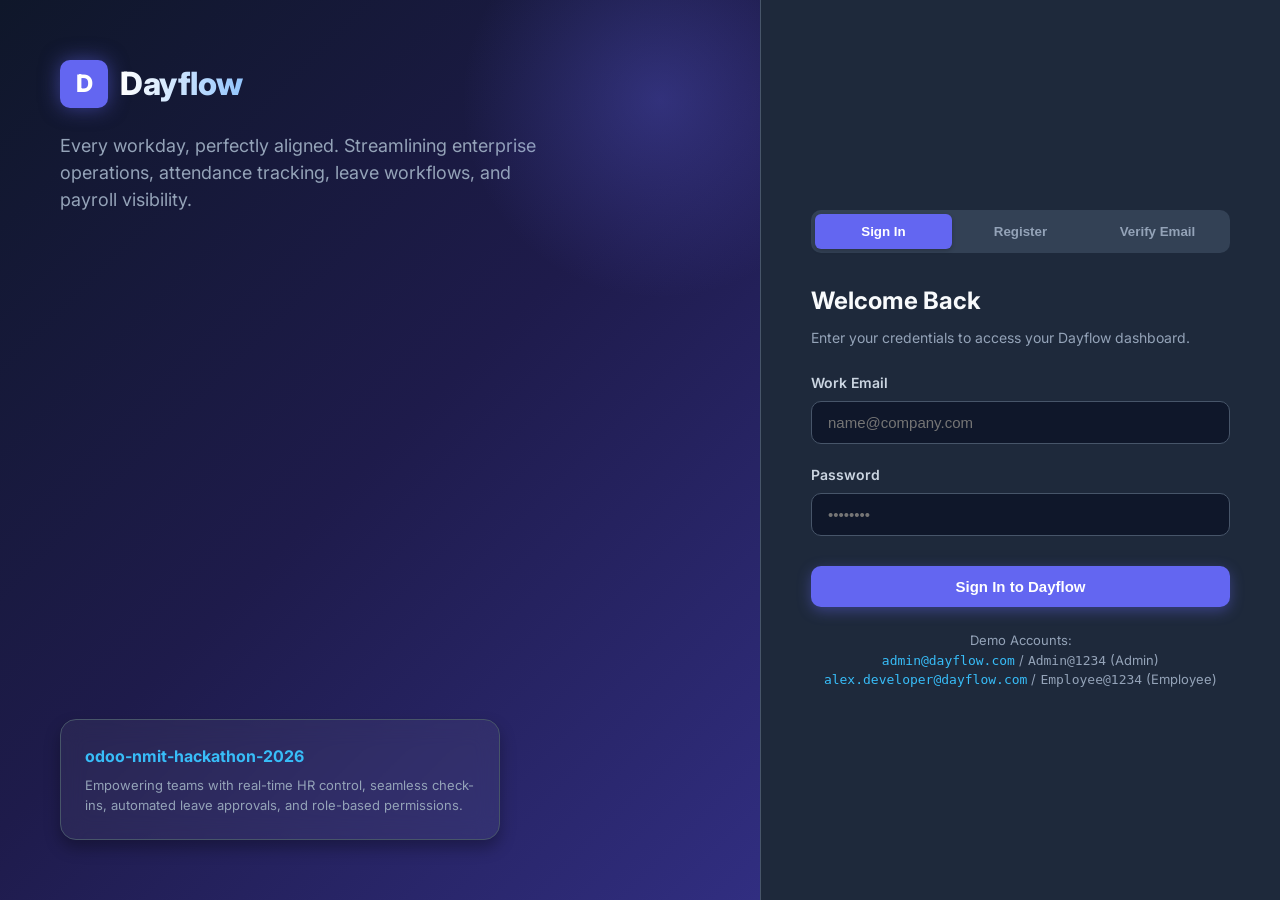
==== frontend/admin-dashboard.html @ 94338551 "Add frontend implementation" ====
<!DOCTYPE html>
<html lang="en">
<head>
  <meta charset="UTF-8">
  <meta name="viewport" content="width=device-width, initial-scale=1.0">
  <title>Admin Dashboard - Dayflow HRMS</title>
  <meta name="description" content="Dayflow HRMS Admin Dashboard for employee management, leave approvals, attendance logs, and payroll control.">
  <link rel="stylesheet" href="css/style.css">
</head>
<body>

  <div class="app-layout">
    <!-- Sidebar Navigation -->
    <aside class="sidebar">
      <div class="sidebar-header">
        <div class="auth-brand-logo" style="width:36px; height:36px; font-size:18px;">D</div>
        <div>
          <h2 style="font-size: 18px; font-weight: 800;">Dayflow</h2>
          <span class="badge badge-approved" style="font-size: 10px;">HR Admin</span>
        </div>
      </div>

      <nav class="sidebar-nav">
        <div class="nav-item active" id="nav-employees" onclick="switchAdminSection('employees')">
          <span>👥 Employee Directory</span>
        </div>
        <div class="nav-item" id="nav-attendance" onclick="switchAdminSection('attendance')">
          <span>🕒 Attendance Records</span>
        </div>
        <div class="nav-item" id="nav-leaves" onclick="switchAdminSection('leaves')">
          <span>📅 Leave Approvals</span>
          <span id="pending-count-badge" class="badge badge-pending" style="display:none; margin-left:auto;">0</span>
        </div>
        <div class="nav-item" id="nav-payroll" onclick="switchAdminSection('payroll')">
          <span>💰 Payroll Control</span>
        </div>
        <div class="nav-item" id="nav-reports" onclick="switchAdminSection('reports')">
          <span>📊 Reports & Analytics</span>
        </div>
      </nav>

      <div style="margin-top: auto; padding-top: 16px; border-top: 1px solid var(--surface-border);">
        <button class="btn btn-secondary btn-block" onclick="handleLogout()">Logout</button>
      </div>
    </aside>

    <!-- Main Content Area -->
    <main class="main-content">
      <!-- Topbar Header -->
      <header class="topbar">
        <div>
          <h3 id="page-title" style="font-size: 20px; font-weight: 700;">Employee Directory</h3>
          <p style="font-size: 12px; color: var(--text-muted);">Manage workforce profiles, roles, and administrative records.</p>
        </div>

        <div class="user-profile-badge">
          <img id="admin-avatar" src="https://images.unsplash.com/photo-1573496359142-b8d87734a5a2?w=400" alt="Avatar" class="avatar">
          <div>
            <div id="admin-name" style="font-weight: 600; font-size: 14px;">Sarah Jenkins</div>
            <div id="admin-email" style="font-size: 12px; color: var(--text-muted);">admin@dayflow.com</div>
          </div>
        </div>
      </header>

      <!-- Content Views -->
      <div class="content-area">

        <!-- Top Metrics Row -->
        <div class="metrics-grid">
          <div class="metric-card">
            <div class="metric-icon" style="background: rgba(99, 102, 241, 0.2); color: var(--primary);">👥</div>
            <div>
              <div id="metric-total-employees" class="metric-value">0</div>
              <div class="metric-label">Total Employees</div>
            </div>
          </div>
          <div class="metric-card">
            <div class="metric-icon" style="background: var(--success-bg); color: var(--success);">✅</div>
            <div>
              <div id="metric-present-today" class="metric-value">0</div>
              <div class="metric-label">Present Today</div>
            </div>
          </div>
          <div class="metric-card">
            <div class="metric-icon" style="background: var(--warning-bg); color: var(--warning);">⏳</div>
            <div>
              <div id="metric-pending-leaves" class="metric-value">0</div>
              <div class="metric-label">Pending Leaves</div>
            </div>
          </div>
          <div class="metric-card">
            <div class="metric-icon" style="background: rgba(56, 189, 248, 0.2); color: var(--accent);">💵</div>
            <div>
              <div id="metric-total-payroll" class="metric-value">$0</div>
              <div class="metric-label">Monthly Payroll</div>
            </div>
          </div>
        </div>

        <!-- SECTION 1: EMPLOYEE DIRECTORY -->
        <section id="sec-employees">
          <div class="card" style="margin-bottom: 24px;">
            <div style="display: flex; gap: 16px; flex-wrap: wrap; align-items: center; justify-content: space-between;">
              <input type="text" id="employee-search" class="form-control" style="max-width: 320px;" placeholder="Search by name, ID, or email..." oninput="filterEmployees()">
              <select id="department-filter" class="form-control" style="max-width: 220px;" onchange="filterEmployees()">
                <option value="">All Departments</option>
                <option value="Engineering">Engineering</option>
                <option value="Human Resources">Human Resources</option>
                <option value="Marketing">Marketing</option>
                <option value="Sales">Sales</option>
              </select>
            </div>
          </div>

          <div class="table-container">
            <table>
              <thead>
                <tr>
                  <th>Employee</th>
                  <th>ID</th>
                  <th>Department</th>
                  <th>Designation</th>
                  <th>Joined Date</th>
                  <th>Actions</th>
                </tr>
              </thead>
              <tbody id="employee-table-body">
                <!-- Populated dynamically via dashboard.js -->
              </tbody>
            </table>
          </div>
        </section>

        <!-- SECTION 2: ATTENDANCE RECORDS & MANAGE -->
        <section id="sec-attendance" style="display: none;">
          <div class="card" style="margin-bottom: 24px;">
            <div style="display: flex; gap: 16px; flex-wrap: wrap; align-items: center; justify-content: space-between;">
              <div style="display: flex; gap: 12px; align-items: center;">
                <input type="date" id="att-filter-date" class="form-control" onchange="loadAdminAttendance()">
                <select id="att-filter-emp" class="form-control" onchange="loadAdminAttendance()">
                  <option value="">All Employees</option>
                </select>
              </div>
              <button class="btn btn-primary" onclick="openMarkAttendanceModal()">+ Mark Attendance Override</button>
            </div>
          </div>

          <div class="table-container">
            <table>
              <thead>
                <tr>
                  <th>Date</th>
                  <th>Employee</th>
                  <th>Check In</th>
                  <th>Check Out</th>
                  <th>Status</th>
                </tr>
              </thead>
              <tbody id="admin-attendance-body">
                <!-- Populated dynamically -->
              </tbody>
            </table>
          </div>
        </section>

        <!-- SECTION 3: LEAVE APPROVALS QUEUE -->
        <section id="sec-leaves" style="display: none;">
          <div class="card" style="margin-bottom: 24px;">
            <div style="display: flex; gap: 12px;">
              <button class="btn btn-secondary" onclick="filterLeaveStatus('')">All</button>
              <button class="btn btn-secondary" onclick="filterLeaveStatus('Pending')">Pending Queue</button>
              <button class="btn btn-secondary" onclick="filterLeaveStatus('Approved')">Approved</button>
              <button class="btn btn-secondary" onclick="filterLeaveStatus('Rejected')">Rejected</button>
            </div>
          </div>

          <div class="table-container">
            <table>
              <thead>
                <tr>
                  <th>Employee</th>
                  <th>Type</th>
                  <th>Dates</th>
                  <th>Duration</th>
                  <th>Remarks</th>
                  <th>Status</th>
                  <th>Action</th>
                </tr>
              </thead>
              <tbody id="admin-leaves-body">
                <!-- Populated dynamically -->
              </tbody>
            </table>
          </div>
        </section>

        <!-- SECTION 4: PAYROLL CONTROL -->
        <section id="sec-payroll" style="display: none;">
          <div class="table-container">
            <table>
              <thead>
                <tr>
                  <th>Employee</th>
                  <th>Basic Salary ($)</th>
                  <th>Allowances ($)</th>
                  <th>Deductions ($)</th>
                  <th>Net Pay ($)</th>
                  <th>Action</th>
                </tr>
              </thead>
              <tbody id="admin-payroll-body">
                <!-- Populated dynamically -->
              </tbody>
            </table>
          </div>
        </section>

        <!-- SECTION 5: REPORTS & ANALYTICS STUB -->
        <section id="sec-reports" style="display: none;">
          <div class="card">
            <h3 style="margin-bottom: 12px;">📊 Reports & Analytics Hub</h3>
            <p style="color: var(--text-muted); margin-bottom: 24px;">Generate exportable attendance audit logs, payroll slip statements, and workforce breakdown summaries.</p>
            <div style="display: flex; gap: 16px;">
              <button class="btn btn-secondary" onclick="alert('Attendance report generated successfully!')">Export Attendance CSV</button>
              <button class="btn btn-secondary" onclick="alert('Payroll summary report generated!')">Export Payroll Summary</button>
            </div>
          </div>
        </section>

      </div>
    </main>
  </div>

  <!-- VIEW-AS-EMPLOYEE / EDIT PROFILE MODAL -->
  <div id="employee-modal" class="modal-backdrop">
    <div class="modal-dialog">
      <div style="display: flex; justify-content: space-between; align-items: center; margin-bottom: 20px;">
        <h3 id="modal-emp-title">Employee Full Profile</h3>
        <button class="btn btn-secondary" style="padding: 4px 10px;" onclick="closeModal('employee-modal')">✕</button>
      </div>

      <form id="form-edit-emp-admin" onsubmit="saveEmployeeProfileAdmin(event)">
        <input type="hidden" id="modal-emp-db-id">

        <div style="display: flex; gap: 16px; margin-bottom: 16px;">
          <img id="modal-emp-pic" src="https://images.unsplash.com/photo-1534528741775-53994a69daeb?w=400" alt="Avatar" class="avatar" style="width:64px; height:64px;">
          <div>
            <h4 id="modal-emp-name" style="font-size: 18px;">Alex Morgan</h4>
            <p id="modal-emp-code" style="color: var(--accent); font-size: 13px;">EMP-1001</p>
          </div>
        </div>

        <div style="display: flex; gap: 12px;">
          <div class="form-group" style="flex:1;">
            <label class="form-label">First Name</label>
            <input type="text" id="modal-first-name" class="form-control">
          </div>
          <div class="form-group" style="flex:1;">
            <label class="form-label">Last Name</label>
            <input type="text" id="modal-last-name" class="form-control">
          </div>
        </div>

        <div style="display: flex; gap: 12px;">
          <div class="form-group" style="flex:1;">
            <label class="form-label">Department</label>
            <input type="text" id="modal-dept" class="form-control">
          </div>
          <div class="form-group" style="flex:1;">
            <label class="form-label">Designation</label>
            <input type="text" id="modal-desig" class="form-control">
          </div>
        </div>

        <div style="display: flex; gap: 12px;">
          <div class="form-group" style="flex:1;">
            <label class="form-label">Phone</label>
            <input type="text" id="modal-phone" class="form-control">
          </div>
          <div class="form-group" style="flex:1;">
            <label class="form-label">Joining Date</label>
            <input type="date" id="modal-doj" class="form-control">
          </div>
        </div>

        <div class="form-group">
          <label class="form-label">Address</label>
          <input type="text" id="modal-address" class="form-control">
        </div>

        <button type="submit" class="btn btn-primary btn-block">Save Administrative Changes</button>
      </form>
    </div>
  </div>

  <!-- MARK ATTENDANCE OVERRIDE MODAL -->
  <div id="mark-att-modal" class="modal-backdrop">
    <div class="modal-dialog">
      <div style="display: flex; justify-content: space-between; align-items: center; margin-bottom: 20px;">
        <h3>Mark Attendance Override</h3>
        <button class="btn btn-secondary" style="padding: 4px 10px;" onclick="closeModal('mark-att-modal')">✕</button>
      </div>

      <form onsubmit="submitMarkAttendance(event)">
        <div class="form-group">
          <label class="form-label">Select Employee</label>
          <select id="override-emp-select" class="form-control" required></select>
        </div>

        <div class="form-group">
          <label class="form-label">Date</label>
          <input type="date" id="override-date" class="form-control" required>
        </div>

        <div class="form-group">
          <label class="form-label">Status</label>
          <select id="override-status" class="form-control" required>
            <option value="Present">Present</option>
            <option value="Absent">Absent</option>
            <option value="Half-day">Half-day</option>
            <option value="Leave">Leave</option>
          </select>
        </div>

        <button type="submit" class="btn btn-primary btn-block">Save Attendance Record</button>
      </form>
    </div>
  </div>

  <div id="toast-container"></div>

  <!-- Scripts -->
  <script src="js/auth.js"></script>
  <script src="js/dashboard.js"></script>
  <script src="js/attendance.js"></script>
  <script src="js/leaves.js"></script>
  <script src="js/payroll.js"></script>
</body>
</html>
---- frontend/css/style.css ----
/* ==========================================================================
   Dayflow HRMS - Master Design System Stylesheet
   Tagline: "Every workday, perfectly aligned."
   ========================================================================== */

@import url('https://fonts.googleapis.com/css2?family=Inter:wght@300;400;500;600;700;800&display=swap');

:root {
  /* Color Palette - Modern SaaS Dark Mode Tone */
  --bg-dark: #0f172a;
  --bg-main: #1e293b;
  --surface: #334155;
  --surface-hover: #475569;
  --surface-border: #475569;
  
  --primary: #6366f1;
  --primary-hover: #4f46e5;
  --primary-light: rgba(99, 102, 241, 0.15);
  
  --accent: #38bdf8;
  --accent-hover: #0284c7;

  --text-main: #f8fafc;
  --text-muted: #94a3b8;
  --text-light: #cbd5e1;

  --success: #10b981;
  --success-bg: rgba(16, 185, 129, 0.15);
  --warning: #f59e0b;
  --warning-bg: rgba(245, 158, 11, 0.15);
  --danger: #ef4444;
  --danger-bg: rgba(239, 68, 68, 0.15);
  --info: #3b82f6;

  --radius-sm: 6px;
  --radius-md: 10px;
  --radius-lg: 16px;
  --radius-xl: 24px;

  --shadow-sm: 0 2px 4px rgba(0, 0, 0, 0.2);
  --shadow-md: 0 8px 16px rgba(0, 0, 0, 0.3);
  --shadow-lg: 0 20px 30px rgba(0, 0, 0, 0.4);

  --transition-fast: 0.2s ease;
  --transition-normal: 0.3s ease;
}

/* Reset & Base Layout */
* {
  box-sizing: border-box;
  margin: 0;
  padding: 0;
}

body {
  font-family: 'Inter', system-ui, -apple-system, sans-serif;
  background-color: var(--bg-dark);
  color: var(--text-main);
  line-height: 1.5;
  min-height: 100vh;
  overflow-x: hidden;
}

a {
  color: var(--accent);
  text-decoration: none;
  transition: color var(--transition-fast);
}

a:hover {
  color: var(--primary);
}

/* Glassmorphism Panel / Card */
.card {
  background: rgba(30, 41, 59, 0.7);
  backdrop-filter: blur(12px);
  border: 1px solid var(--surface-border);
  border-radius: var(--radius-lg);
  padding: 24px;
  box-shadow: var(--shadow-md);
  transition: transform var(--transition-normal), box-shadow var(--transition-normal);
}

.card:hover {
  border-color: rgba(99, 102, 241, 0.4);
}

/* Auth Portal Split Screen */
.auth-wrapper {
  display: flex;
  min-height: 100vh;
  width: 100%;
}

.auth-hero {
  flex: 1;
  background: linear-gradient(135deg, #0f172a 0%, #1e1b4b 50%, #312e81 100%);
  display: flex;
  flex-direction: column;
  justify-content: center;
  padding: 60px;
  position: relative;
  overflow: hidden;
}

.auth-hero::before {
  content: '';
  position: absolute;
  top: -100px;
  right: -100px;
  width: 400px;
  height: 400px;
  background: radial-gradient(circle, rgba(99, 102, 241, 0.3) 0%, rgba(0,0,0,0) 70%);
  border-radius: 50%;
}

.auth-brand {
  display: flex;
  align-items: center;
  gap: 12px;
  margin-bottom: 24px;
}

.auth-brand-logo {
  width: 48px;
  height: 48px;
  background: var(--primary);
  border-radius: var(--radius-md);
  display: flex;
  align-items: center;
  justify-content: center;
  font-size: 24px;
  font-weight: 800;
  color: #fff;
  box-shadow: 0 0 20px rgba(99, 102, 241, 0.5);
}

.auth-brand-title {
  font-size: 32px;
  font-weight: 800;
  letter-spacing: -0.5px;
  background: linear-gradient(to right, #ffffff, #93c5fd);
  -webkit-background-clip: text;
  -webkit-text-fill-color: transparent;
}

.auth-tagline {
  font-size: 18px;
  color: var(--text-muted);
  max-width: 480px;
  margin-bottom: 40px;
}

.auth-form-container {
  width: 520px;
  background: var(--bg-main);
  display: flex;
  flex-direction: column;
  justify-content: center;
  padding: 50px;
  border-left: 1px solid var(--surface-border);
}

.auth-tabs {
  display: flex;
  background: var(--surface);
  border-radius: var(--radius-md);
  padding: 4px;
  margin-bottom: 30px;
}

.auth-tab {
  flex: 1;
  padding: 10px 16px;
  text-align: center;
  background: transparent;
  border: none;
  color: var(--text-muted);
  font-weight: 600;
  border-radius: var(--radius-sm);
  cursor: pointer;
  transition: all var(--transition-fast);
}

.auth-tab.active {
  background: var(--primary);
  color: #fff;
  box-shadow: var(--shadow-sm);
}

/* Forms & Inputs */
.form-group {
  margin-bottom: 20px;
}

.form-label {
  display: block;
  font-size: 14px;
  font-weight: 600;
  color: var(--text-light);
  margin-bottom: 8px;
}

.form-control {
  width: 100%;
  padding: 12px 16px;
  background: var(--bg-dark);
  border: 1px solid var(--surface-border);
  border-radius: var(--radius-md);
  color: var(--text-main);
  font-size: 15px;
  transition: border-color var(--transition-fast), box-shadow var(--transition-fast);
}

.form-control:focus {
  outline: none;
  border-color: var(--primary);
  box-shadow: 0 0 0 3px rgba(99, 102, 241, 0.25);
}

/* Buttons */
.btn {
  display: inline-flex;
  align-items: center;
  justify-content: center;
  gap: 8px;
  padding: 12px 24px;
  font-size: 15px;
  font-weight: 600;
  border-radius: var(--radius-md);
  border: none;
  cursor: pointer;
  transition: all var(--transition-fast);
}

.btn-primary {
  background: var(--primary);
  color: #fff;
  box-shadow: 0 4px 14px rgba(99, 102, 241, 0.4);
}

.btn-primary:hover {
  background: var(--primary-hover);
  transform: translateY(-1px);
}

.btn-secondary {
  background: var(--surface);
  color: var(--text-main);
}

.btn-secondary:hover {
  background: var(--surface-hover);
}

.btn-danger {
  background: var(--danger);
  color: #fff;
}

.btn-success {
  background: var(--success);
  color: #fff;
}

.btn-block {
  width: 100%;
}

/* Application Layout (Sidebar + Header + Content) */
.app-layout {
  display: flex;
  min-height: 100vh;
}

.sidebar {
  width: 260px;
  background: var(--bg-main);
  border-right: 1px solid var(--surface-border);
  display: flex;
  flex-direction: column;
  padding: 24px 16px;
  position: fixed;
  top: 0;
  bottom: 0;
  left: 0;
  z-index: 10;
}

.sidebar-header {
  display: flex;
  align-items: center;
  gap: 12px;
  padding-bottom: 24px;
  margin-bottom: 24px;
  border-bottom: 1px solid var(--surface-border);
}

.sidebar-nav {
  display: flex;
  flex-direction: column;
  gap: 8px;
  flex: 1;
}

.nav-item {
  display: flex;
  align-items: center;
  gap: 12px;
  padding: 12px 16px;
  border-radius: var(--radius-md);
  color: var(--text-muted);
  font-weight: 500;
  cursor: pointer;
  transition: all var(--transition-fast);
}

.nav-item:hover, .nav-item.active {
  background: var(--primary-light);
  color: var(--primary);
}

.main-content {
  margin-left: 260px;
  flex: 1;
  display: flex;
  flex-direction: column;
  min-height: 100vh;
}

.topbar {
  height: 70px;
  background: var(--bg-main);
  border-bottom: 1px solid var(--surface-border);
  display: flex;
  align-items: center;
  justify-content: space-between;
  padding: 0 32px;
  position: sticky;
  top: 0;
  z-index: 5;
}

.user-profile-badge {
  display: flex;
  align-items: center;
  gap: 12px;
}

.avatar {
  width: 40px;
  height: 40px;
  border-radius: 50%;
  object-fit: cover;
  border: 2px solid var(--primary);
}

.content-area {
  padding: 32px;
  flex: 1;
}

/* Dashboard Summary Cards Grid */
.metrics-grid {
  display: grid;
  grid-template-columns: repeat(auto-fit, minmax(220px, 1fr));
  gap: 24px;
  margin-bottom: 32px;
}

.metric-card {
  background: var(--bg-main);
  border: 1px solid var(--surface-border);
  border-radius: var(--radius-lg);
  padding: 20px;
  display: flex;
  align-items: center;
  gap: 16px;
}

.metric-icon {
  width: 48px;
  height: 48px;
  border-radius: var(--radius-md);
  display: flex;
  align-items: center;
  justify-content: center;
  font-size: 20px;
}

.metric-value {
  font-size: 28px;
  font-weight: 800;
  color: var(--text-main);
}

.metric-label {
  font-size: 13px;
  color: var(--text-muted);
}

/* Data Tables */
.table-container {
  overflow-x: auto;
  border-radius: var(--radius-md);
  border: 1px solid var(--surface-border);
}

table {
  width: 100%;
  border-collapse: collapse;
  text-align: left;
  font-size: 14px;
}

th {
  background: var(--surface);
  color: var(--text-light);
  font-weight: 600;
  padding: 14px 18px;
  border-bottom: 1px solid var(--surface-border);
}

td {
  padding: 14px 18px;
  border-bottom: 1px solid var(--surface-border);
  color: var(--text-main);
  background: var(--bg-main);
}

tr:hover td {
  background: rgba(51, 65, 85, 0.4);
}

/* Status Pill Badges */
.badge {
  display: inline-flex;
  align-items: center;
  gap: 6px;
  padding: 4px 10px;
  border-radius: 9999px;
  font-size: 12px;
  font-weight: 600;
  text-transform: capitalize;
}

.badge-present, .badge-approved {
  background: var(--success-bg);
  color: var(--success);
}

.badge-absent, .badge-rejected {
  background: var(--danger-bg);
  color: var(--danger);
}

.badge-pending, .badge-half-day {
  background: var(--warning-bg);
  color: var(--warning);
}

.badge-leave {
  background: rgba(59, 130, 246, 0.15);
  color: var(--info);
}

/* Toast Notifications */
#toast-container {
  position: fixed;
  bottom: 24px;
  right: 24px;
  z-index: 100;
  display: flex;
  flex-direction: column;
  gap: 10px;
}

.toast {
  min-width: 280px;
  padding: 14px 20px;
  border-radius: var(--radius-md);
  color: #fff;
  font-weight: 500;
  box-shadow: var(--shadow-lg);
  animation: slideIn 0.3s cubic-bezier(0.16, 1, 0.3, 1);
  display: flex;
  align-items: center;
  justify-content: space-between;
}

.toast-success { background: var(--success); }
.toast-error { background: var(--danger); }
.toast-info { background: var(--info); }

@keyframes slideIn {
  from { transform: translateX(100%); opacity: 0; }
  to { transform: translateX(0); opacity: 1; }
}

/* Modal Overlay */
.modal-backdrop {
  position: fixed;
  top: 0; left: 0; right: 0; bottom: 0;
  background: rgba(15, 23, 42, 0.8);
  backdrop-filter: blur(4px);
  display: flex;
  align-items: center;
  justify-content: center;
  z-index: 50;
  opacity: 0;
  pointer-events: none;
  transition: opacity var(--transition-normal);
}

.modal-backdrop.active {
  opacity: 1;
  pointer-events: auto;
}

.modal-dialog {
  background: var(--bg-main);
  border: 1px solid var(--surface-border);
  border-radius: var(--radius-lg);
  width: 90%;
  max-width: 600px;
  padding: 28px;
  box-shadow: var(--shadow-lg);
}

/* Loading Overlay */
.loading-spinner {
  width: 32px;
  height: 32px;
  border: 3px solid rgba(255,255,255,0.2);
  border-radius: 50%;
  border-top-color: var(--primary);
  animation: spin 0.8s linear infinite;
}

@keyframes spin {
  to { transform: rotate(360deg); }
}
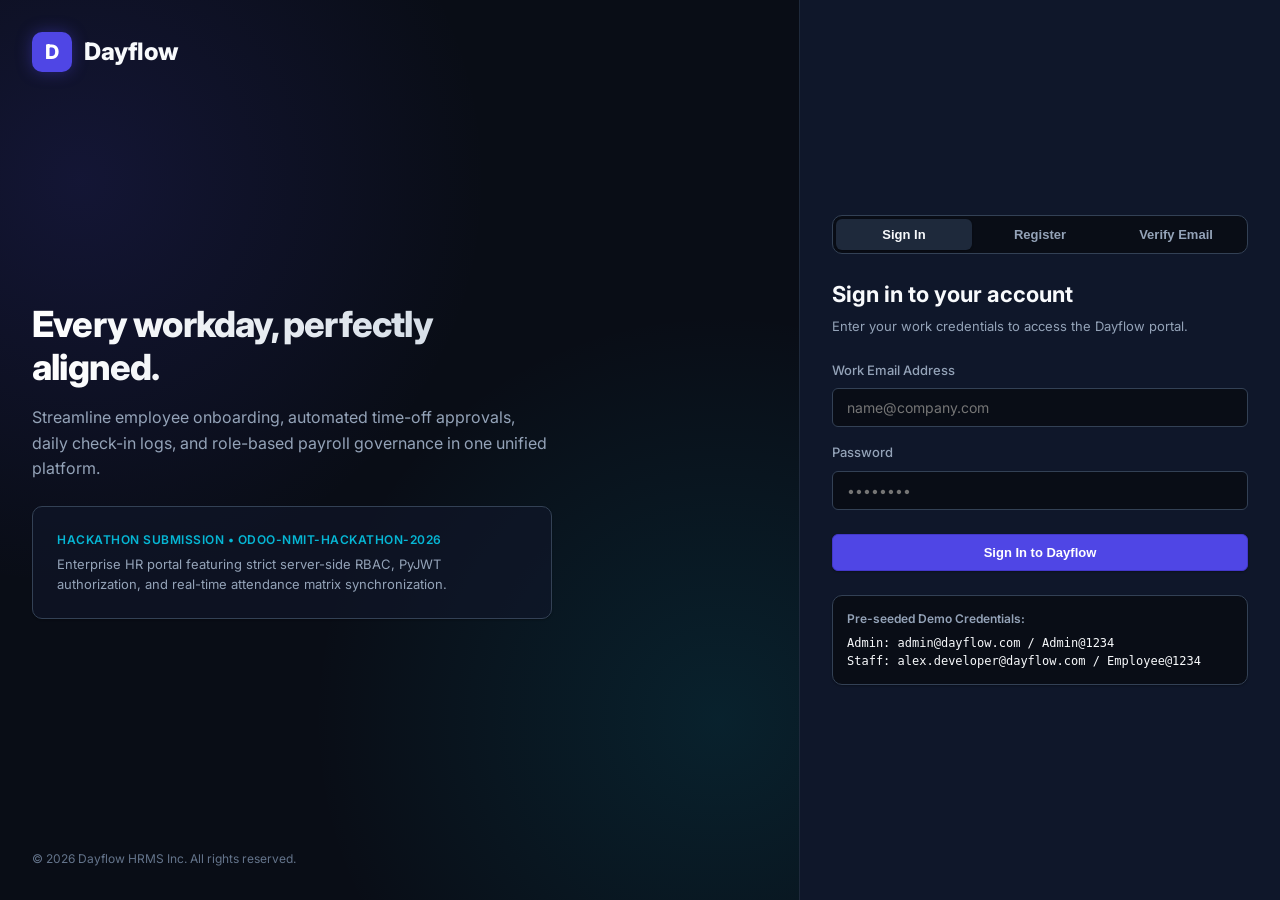
==== commit 61600ebb: "Finalize frontend UI" ====
--- a/frontend/admin-dashboard.html
+++ b/frontend/admin-dashboard.html
@@ -3,8 +3,8 @@
 <head>
   <meta charset="UTF-8">
   <meta name="viewport" content="width=device-width, initial-scale=1.0">
-  <title>Admin Dashboard - Dayflow HRMS</title>
-  <meta name="description" content="Dayflow HRMS Admin Dashboard for employee management, leave approvals, attendance logs, and payroll control.">
+  <title>Admin Operations Portal - Dayflow HRMS</title>
+  <meta name="description" content="Dayflow HRMS Admin Portal for employee directory management, attendance tracking, leave approval workflows, and payroll control.">
   <link rel="stylesheet" href="css/style.css">
 </head>
 <body>
@@ -13,10 +13,10 @@
     <!-- Sidebar Navigation -->
     <aside class="sidebar">
       <div class="sidebar-header">
-        <div class="auth-brand-logo" style="width:36px; height:36px; font-size:18px;">D</div>
+        <div class="auth-brand-logo" style="width:34px; height:34px; font-size:16px;">D</div>
         <div>
-          <h2 style="font-size: 18px; font-weight: 800;">Dayflow</h2>
-          <span class="badge badge-approved" style="font-size: 10px;">HR Admin</span>
+          <h2 style="font-size: 16px; font-weight: 700; letter-spacing: -0.3px;">Dayflow</h2>
+          <span class="badge badge-approved" style="font-size: 9px; padding: 2px 6px;">HR Officer</span>
         </div>
       </div>
 
@@ -39,8 +39,8 @@
         </div>
       </nav>
 
-      <div style="margin-top: auto; padding-top: 16px; border-top: 1px solid var(--surface-border);">
-        <button class="btn btn-secondary btn-block" onclick="handleLogout()">Logout</button>
+      <div style="margin-top: auto; padding-top: var(--space-4); border-top: 1px solid var(--border-subtle);">
+        <button class="btn btn-secondary btn-block" onclick="handleLogout()">Sign Out</button>
       </div>
     </aside>
 
@@ -49,15 +49,15 @@
       <!-- Topbar Header -->
       <header class="topbar">
         <div>
-          <h3 id="page-title" style="font-size: 20px; font-weight: 700;">Employee Directory</h3>
+          <h3 id="page-title" style="font-size: 18px; font-weight: 700;">Employee Directory</h3>
           <p style="font-size: 12px; color: var(--text-muted);">Manage workforce profiles, roles, and administrative records.</p>
         </div>
 
         <div class="user-profile-badge">
           <img id="admin-avatar" src="https://images.unsplash.com/photo-1573496359142-b8d87734a5a2?w=400" alt="Avatar" class="avatar">
           <div>
-            <div id="admin-name" style="font-weight: 600; font-size: 14px;">Sarah Jenkins</div>
-            <div id="admin-email" style="font-size: 12px; color: var(--text-muted);">admin@dayflow.com</div>
+            <div id="admin-name" style="font-weight: 600; font-size: 13px;">Sarah Jenkins</div>
+            <div id="admin-email" style="font-size: 11px; color: var(--text-muted);">admin@dayflow.com</div>
           </div>
         </div>
       </header>
@@ -65,31 +65,31 @@
       <!-- Content Views -->
       <div class="content-area">
 
-        <!-- Top Metrics Row -->
+        <!-- Top Overview Metrics Grid -->
         <div class="metrics-grid">
           <div class="metric-card">
-            <div class="metric-icon" style="background: rgba(99, 102, 241, 0.2); color: var(--primary);">👥</div>
+            <div class="metric-icon" style="background: var(--primary-tint); color: #818cf8;">👥</div>
             <div>
               <div id="metric-total-employees" class="metric-value">0</div>
               <div class="metric-label">Total Employees</div>
             </div>
           </div>
           <div class="metric-card">
-            <div class="metric-icon" style="background: var(--success-bg); color: var(--success);">✅</div>
+            <div class="metric-icon" style="background: var(--status-present-bg); color: var(--status-present-text);">✅</div>
             <div>
               <div id="metric-present-today" class="metric-value">0</div>
               <div class="metric-label">Present Today</div>
             </div>
           </div>
           <div class="metric-card">
-            <div class="metric-icon" style="background: var(--warning-bg); color: var(--warning);">⏳</div>
+            <div class="metric-icon" style="background: var(--status-warning-bg); color: var(--status-warning-text);">⏳</div>
             <div>
               <div id="metric-pending-leaves" class="metric-value">0</div>
               <div class="metric-label">Pending Leaves</div>
             </div>
           </div>
           <div class="metric-card">
-            <div class="metric-icon" style="background: rgba(56, 189, 248, 0.2); color: var(--accent);">💵</div>
+            <div class="metric-icon" style="background: var(--accent-cyan-tint); color: var(--accent-cyan);">💵</div>
             <div>
               <div id="metric-total-payroll" class="metric-value">$0</div>
               <div class="metric-label">Monthly Payroll</div>
@@ -99,8 +99,8 @@
 
         <!-- SECTION 1: EMPLOYEE DIRECTORY -->
         <section id="sec-employees">
-          <div class="card" style="margin-bottom: 24px;">
-            <div style="display: flex; gap: 16px; flex-wrap: wrap; align-items: center; justify-content: space-between;">
+          <div class="card" style="margin-bottom: var(--space-6); padding: var(--space-4);">
+            <div style="display: flex; gap: var(--space-4); flex-wrap: wrap; align-items: center; justify-content: space-between;">
               <input type="text" id="employee-search" class="form-control" style="max-width: 320px;" placeholder="Search by name, ID, or email..." oninput="filterEmployees()">
               <select id="department-filter" class="form-control" style="max-width: 220px;" onchange="filterEmployees()">
                 <option value="">All Departments</option>
@@ -131,11 +131,11 @@
           </div>
         </section>
 
-        <!-- SECTION 2: ATTENDANCE RECORDS & MANAGE -->
+        <!-- SECTION 2: ATTENDANCE RECORDS & OVERRIDE -->
         <section id="sec-attendance" style="display: none;">
-          <div class="card" style="margin-bottom: 24px;">
-            <div style="display: flex; gap: 16px; flex-wrap: wrap; align-items: center; justify-content: space-between;">
-              <div style="display: flex; gap: 12px; align-items: center;">
+          <div class="card" style="margin-bottom: var(--space-6); padding: var(--space-4);">
+            <div style="display: flex; gap: var(--space-4); flex-wrap: wrap; align-items: center; justify-content: space-between;">
+              <div style="display: flex; gap: var(--space-3); align-items: center;">
                 <input type="date" id="att-filter-date" class="form-control" onchange="loadAdminAttendance()">
                 <select id="att-filter-emp" class="form-control" onchange="loadAdminAttendance()">
                   <option value="">All Employees</option>
@@ -165,9 +165,9 @@
 
         <!-- SECTION 3: LEAVE APPROVALS QUEUE -->
         <section id="sec-leaves" style="display: none;">
-          <div class="card" style="margin-bottom: 24px;">
-            <div style="display: flex; gap: 12px;">
-              <button class="btn btn-secondary" onclick="filterLeaveStatus('')">All</button>
+          <div class="card" style="margin-bottom: var(--space-6); padding: var(--space-3);">
+            <div style="display: flex; gap: var(--space-2);">
+              <button class="btn btn-secondary" onclick="filterLeaveStatus('')">All Requests</button>
               <button class="btn btn-secondary" onclick="filterLeaveStatus('Pending')">Pending Queue</button>
               <button class="btn btn-secondary" onclick="filterLeaveStatus('Approved')">Approved</button>
               <button class="btn btn-secondary" onclick="filterLeaveStatus('Rejected')">Rejected</button>
@@ -218,11 +218,11 @@
         <!-- SECTION 5: REPORTS & ANALYTICS STUB -->
         <section id="sec-reports" style="display: none;">
           <div class="card">
-            <h3 style="margin-bottom: 12px;">📊 Reports & Analytics Hub</h3>
-            <p style="color: var(--text-muted); margin-bottom: 24px;">Generate exportable attendance audit logs, payroll slip statements, and workforce breakdown summaries.</p>
-            <div style="display: flex; gap: 16px;">
-              <button class="btn btn-secondary" onclick="alert('Attendance report generated successfully!')">Export Attendance CSV</button>
-              <button class="btn btn-secondary" onclick="alert('Payroll summary report generated!')">Export Payroll Summary</button>
+            <h3 style="margin-bottom: var(--space-2); font-size: 18px;">📊 Workforce Reports & Export Hub</h3>
+            <p style="color: var(--text-muted); margin-bottom: var(--space-6);">Generate exportable attendance audit logs, payroll slip statements, and workforce breakdown summaries.</p>
+            <div style="display: flex; gap: var(--space-4);">
+              <button class="btn btn-secondary" onclick="alert('Attendance log CSV report generated!')">Export Attendance CSV</button>
+              <button class="btn btn-secondary" onclick="alert('Payroll expenditure report generated!')">Export Payroll Summary</button>
             </div>
           </div>
         </section>
@@ -234,23 +234,23 @@
   <!-- VIEW-AS-EMPLOYEE / EDIT PROFILE MODAL -->
   <div id="employee-modal" class="modal-backdrop">
     <div class="modal-dialog">
-      <div style="display: flex; justify-content: space-between; align-items: center; margin-bottom: 20px;">
-        <h3 id="modal-emp-title">Employee Full Profile</h3>
+      <div style="display: flex; justify-content: space-between; align-items: center; margin-bottom: var(--space-5);">
+        <h3 id="modal-emp-title" class="card-title">Employee Full Profile</h3>
         <button class="btn btn-secondary" style="padding: 4px 10px;" onclick="closeModal('employee-modal')">✕</button>
       </div>
 
       <form id="form-edit-emp-admin" onsubmit="saveEmployeeProfileAdmin(event)">
         <input type="hidden" id="modal-emp-db-id">
 
-        <div style="display: flex; gap: 16px; margin-bottom: 16px;">
-          <img id="modal-emp-pic" src="https://images.unsplash.com/photo-1534528741775-53994a69daeb?w=400" alt="Avatar" class="avatar" style="width:64px; height:64px;">
+        <div style="display: flex; gap: var(--space-4); align-items: center; margin-bottom: var(--space-5);">
+          <img id="modal-emp-pic" src="https://images.unsplash.com/photo-1534528741775-53994a69daeb?w=400" alt="Avatar" class="avatar" style="width:56px; height:56px;">
           <div>
-            <h4 id="modal-emp-name" style="font-size: 18px;">Alex Morgan</h4>
-            <p id="modal-emp-code" style="color: var(--accent); font-size: 13px;">EMP-1001</p>
-          </div>
-        </div>
-
-        <div style="display: flex; gap: 12px;">
+            <h4 id="modal-emp-name" style="font-size: 16px; font-weight: 700;">Alex Morgan</h4>
+            <p id="modal-emp-code" style="color: var(--accent-cyan); font-size: 12px; font-family: monospace;">EMP-1001</p>
+          </div>
+        </div>
+
+        <div style="display: flex; gap: var(--space-3);">
           <div class="form-group" style="flex:1;">
             <label class="form-label">First Name</label>
             <input type="text" id="modal-first-name" class="form-control">
@@ -261,7 +261,7 @@
           </div>
         </div>
 
-        <div style="display: flex; gap: 12px;">
+        <div style="display: flex; gap: var(--space-3);">
           <div class="form-group" style="flex:1;">
             <label class="form-label">Department</label>
             <input type="text" id="modal-dept" class="form-control">
@@ -272,7 +272,7 @@
           </div>
         </div>
 
-        <div style="display: flex; gap: 12px;">
+        <div style="display: flex; gap: var(--space-3);">
           <div class="form-group" style="flex:1;">
             <label class="form-label">Phone</label>
             <input type="text" id="modal-phone" class="form-control">
@@ -296,8 +296,8 @@
   <!-- MARK ATTENDANCE OVERRIDE MODAL -->
   <div id="mark-att-modal" class="modal-backdrop">
     <div class="modal-dialog">
-      <div style="display: flex; justify-content: space-between; align-items: center; margin-bottom: 20px;">
-        <h3>Mark Attendance Override</h3>
+      <div style="display: flex; justify-content: space-between; align-items: center; margin-bottom: var(--space-5);">
+        <h3 class="card-title">Mark Attendance Override</h3>
         <button class="btn btn-secondary" style="padding: 4px 10px;" onclick="closeModal('mark-att-modal')">✕</button>
       </div>
 
--- a/frontend/css/style.css
+++ b/frontend/css/style.css
@@ -1,89 +1,144 @@
 /* ==========================================================================
-   Dayflow HRMS - Master Design System Stylesheet
+   Dayflow HRMS - Enterprise SaaS Design System
+   Inspired by Workday, Rippling, Linear, Gusto, Notion
    Tagline: "Every workday, perfectly aligned."
    ========================================================================== */
 
-@import url('https://fonts.googleapis.com/css2?family=Inter:wght@300;400;500;600;700;800&display=swap');
+@import url('https://fonts.googleapis.com/css2?family=Inter:wght@400;500;600;700;800&family=JetBrains+Mono:wght@500;600&display=swap');
 
 :root {
-  /* Color Palette - Modern SaaS Dark Mode Tone */
-  --bg-dark: #0f172a;
-  --bg-main: #1e293b;
-  --surface: #334155;
-  --surface-hover: #475569;
-  --surface-border: #475569;
+  /* Surface & Canvas Colors - Refined Enterprise Dark Palette */
+  --bg-canvas: #090d16;
+  --bg-sidebar: #0f172a;
+  --bg-surface: #1e293b;
+  --bg-surface-hover: #26334d;
+  --bg-surface-active: #334155;
   
-  --primary: #6366f1;
-  --primary-hover: #4f46e5;
-  --primary-light: rgba(99, 102, 241, 0.15);
+  --border-subtle: #1e293b;
+  --border-default: #334155;
+  --border-strong: #475569;
   
-  --accent: #38bdf8;
-  --accent-hover: #0284c7;
-
+  /* Brand Primary & Accents */
+  --primary: #4f46e5;
+  --primary-hover: #4338ca;
+  --primary-tint: rgba(79, 70, 229, 0.12);
+  --primary-border: rgba(79, 70, 229, 0.35);
+
+  --accent-cyan: #06b6d4;
+  --accent-cyan-tint: rgba(6, 182, 212, 0.12);
+
+  /* Typography Colors */
   --text-main: #f8fafc;
   --text-muted: #94a3b8;
-  --text-light: #cbd5e1;
-
-  --success: #10b981;
-  --success-bg: rgba(16, 185, 129, 0.15);
-  --warning: #f59e0b;
-  --warning-bg: rgba(245, 158, 11, 0.15);
-  --danger: #ef4444;
-  --danger-bg: rgba(239, 68, 68, 0.15);
-  --info: #3b82f6;
-
+  --text-subdued: #64748b;
+  --text-inverse: #0f172a;
+
+  /* Status Colors & Tinted Container Backgrounds */
+  --status-present-text: #10b981;
+  --status-present-bg: rgba(16, 185, 129, 0.12);
+  --status-present-border: rgba(16, 185, 129, 0.25);
+
+  --status-warning-text: #f59e0b;
+  --status-warning-bg: rgba(245, 158, 11, 0.12);
+  --status-warning-border: rgba(245, 158, 11, 0.25);
+
+  --status-danger-text: #ef4444;
+  --status-danger-bg: rgba(239, 68, 68, 0.12);
+  --status-danger-border: rgba(239, 68, 68, 0.25);
+
+  --status-info-text: #6366f1;
+  --status-info-bg: rgba(99, 102, 241, 0.12);
+  --status-info-border: rgba(99, 102, 241, 0.25);
+
+  /* Spacing Scale (8pt Grid) */
+  --space-1: 4px;
+  --space-2: 8px;
+  --space-3: 12px;
+  --space-4: 16px;
+  --space-5: 20px;
+  --space-6: 24px;
+  --space-8: 32px;
+
+  /* Radius Scale */
   --radius-sm: 6px;
   --radius-md: 10px;
-  --radius-lg: 16px;
-  --radius-xl: 24px;
-
-  --shadow-sm: 0 2px 4px rgba(0, 0, 0, 0.2);
-  --shadow-md: 0 8px 16px rgba(0, 0, 0, 0.3);
-  --shadow-lg: 0 20px 30px rgba(0, 0, 0, 0.4);
-
-  --transition-fast: 0.2s ease;
-  --transition-normal: 0.3s ease;
-}
-
-/* Reset & Base Layout */
-* {
+  --radius-lg: 14px;
+  --radius-pill: 9999px;
+
+  /* Shadows */
+  --shadow-sm: 0 1px 2px 0 rgba(0, 0, 0, 0.3);
+  --shadow-md: 0 4px 6px -1px rgba(0, 0, 0, 0.3), 0 2px 4px -2px rgba(0, 0, 0, 0.3);
+  --shadow-lg: 0 20px 25px -5px rgba(0, 0, 0, 0.4), 0 8px 10px -6px rgba(0, 0, 0, 0.4);
+
+  --transition-fast: 0.15s cubic-bezier(0.4, 0, 0.2, 1);
+  --transition-normal: 0.25s cubic-bezier(0.4, 0, 0.2, 1);
+}
+
+/* Reset & Root Setup */
+*, *::before, *::after {
   box-sizing: border-box;
   margin: 0;
   padding: 0;
 }
 
 body {
-  font-family: 'Inter', system-ui, -apple-system, sans-serif;
-  background-color: var(--bg-dark);
+  font-family: 'Inter', -apple-system, BlinkMacSystemFont, "Segoe UI", Roboto, sans-serif;
+  background-color: var(--bg-canvas);
   color: var(--text-main);
   line-height: 1.5;
+  font-size: 14px;
   min-height: 100vh;
-  overflow-x: hidden;
+  -webkit-font-smoothing: antialiased;
+  -moz-osx-font-smoothing: grayscale;
 }
 
 a {
-  color: var(--accent);
+  color: var(--accent-cyan);
   text-decoration: none;
   transition: color var(--transition-fast);
 }
 
 a:hover {
-  color: var(--primary);
-}
-
-/* Glassmorphism Panel / Card */
+  color: #38bdf8;
+}
+
+code, .code-font {
+  font-family: 'JetBrains Mono', monospace;
+}
+
+/* Common Card & Surface Container */
 .card {
-  background: rgba(30, 41, 59, 0.7);
-  backdrop-filter: blur(12px);
-  border: 1px solid var(--surface-border);
-  border-radius: var(--radius-lg);
-  padding: 24px;
-  box-shadow: var(--shadow-md);
-  transition: transform var(--transition-normal), box-shadow var(--transition-normal);
+  background: var(--bg-surface);
+  border: 1px solid var(--border-default);
+  border-radius: var(--radius-md);
+  padding: var(--space-6);
+  box-shadow: var(--shadow-sm);
+  transition: border-color var(--transition-fast), box-shadow var(--transition-fast);
 }
 
 .card:hover {
-  border-color: rgba(99, 102, 241, 0.4);
+  border-color: var(--border-strong);
+}
+
+.card-header {
+  display: flex;
+  align-items: center;
+  justify-content: space-between;
+  margin-bottom: var(--space-4);
+  padding-bottom: var(--space-3);
+  border-bottom: 1px solid var(--border-subtle);
+}
+
+.card-title {
+  font-size: 16px;
+  font-weight: 600;
+  color: var(--text-main);
+  letter-spacing: -0.2px;
+}
+
+.card-subtitle {
+  font-size: 13px;
+  color: var(--text-muted);
 }
 
 /* Auth Portal Split Screen */
@@ -94,89 +149,92 @@
 }
 
 .auth-hero {
-  flex: 1;
-  background: linear-gradient(135deg, #0f172a 0%, #1e1b4b 50%, #312e81 100%);
+  flex: 1.2;
+  background: radial-gradient(circle at 10% 20%, rgba(79, 70, 229, 0.15) 0%, transparent 40%),
+              radial-gradient(circle at 90% 80%, rgba(6, 182, 212, 0.12) 0%, transparent 40%),
+              var(--bg-canvas);
+  border-right: 1px solid var(--border-subtle);
+  display: flex;
+  flex-direction: column;
+  justify-content: space-between;
+  padding: var(--space-8);
+}
+
+.auth-brand {
+  display: flex;
+  align-items: center;
+  gap: var(--space-3);
+}
+
+.auth-brand-logo {
+  width: 40px;
+  height: 40px;
+  background: var(--primary);
+  border-radius: var(--radius-md);
+  display: flex;
+  align-items: center;
+  justify-content: center;
+  font-size: 20px;
+  font-weight: 800;
+  color: #ffffff;
+  box-shadow: 0 0 16px rgba(79, 70, 229, 0.4);
+}
+
+.auth-brand-title {
+  font-size: 24px;
+  font-weight: 800;
+  letter-spacing: -0.5px;
+  color: var(--text-main);
+}
+
+.auth-hero-content {
+  max-width: 520px;
+}
+
+.auth-hero-heading {
+  font-size: 36px;
+  font-weight: 800;
+  line-height: 1.2;
+  letter-spacing: -0.8px;
+  margin-bottom: var(--space-4);
+  background: linear-gradient(to right, #ffffff, #cbd5e1);
+  -webkit-background-clip: text;
+  -webkit-text-fill-color: transparent;
+}
+
+.auth-tagline {
+  font-size: 16px;
+  color: var(--text-muted);
+  line-height: 1.6;
+  margin-bottom: var(--space-6);
+}
+
+.auth-form-container {
+  width: 480px;
+  background: var(--bg-sidebar);
   display: flex;
   flex-direction: column;
   justify-content: center;
-  padding: 60px;
-  position: relative;
-  overflow: hidden;
-}
-
-.auth-hero::before {
-  content: '';
-  position: absolute;
-  top: -100px;
-  right: -100px;
-  width: 400px;
-  height: 400px;
-  background: radial-gradient(circle, rgba(99, 102, 241, 0.3) 0%, rgba(0,0,0,0) 70%);
-  border-radius: 50%;
-}
-
-.auth-brand {
-  display: flex;
-  align-items: center;
-  gap: 12px;
-  margin-bottom: 24px;
-}
-
-.auth-brand-logo {
-  width: 48px;
-  height: 48px;
-  background: var(--primary);
+  padding: var(--space-8);
+}
+
+.auth-tabs {
+  display: flex;
+  background: var(--bg-canvas);
+  border: 1px solid var(--border-default);
   border-radius: var(--radius-md);
-  display: flex;
-  align-items: center;
-  justify-content: center;
-  font-size: 24px;
-  font-weight: 800;
-  color: #fff;
-  box-shadow: 0 0 20px rgba(99, 102, 241, 0.5);
-}
-
-.auth-brand-title {
-  font-size: 32px;
-  font-weight: 800;
-  letter-spacing: -0.5px;
-  background: linear-gradient(to right, #ffffff, #93c5fd);
-  -webkit-background-clip: text;
-  -webkit-text-fill-color: transparent;
-}
-
-.auth-tagline {
-  font-size: 18px;
-  color: var(--text-muted);
-  max-width: 480px;
-  margin-bottom: 40px;
-}
-
-.auth-form-container {
-  width: 520px;
-  background: var(--bg-main);
-  display: flex;
-  flex-direction: column;
-  justify-content: center;
-  padding: 50px;
-  border-left: 1px solid var(--surface-border);
-}
-
-.auth-tabs {
-  display: flex;
-  background: var(--surface);
-  border-radius: var(--radius-md);
-  padding: 4px;
-  margin-bottom: 30px;
+  padding: 3px;
+  margin-bottom: var(--space-6);
 }
 
 .auth-tab {
   flex: 1;
-  padding: 10px 16px;
+  padding: 8px 12px;
   text-align: center;
   background: transparent;
   border: none;
   color: var(--text-muted);
+  font-size: 13px;
   font-weight: 600;
   border-radius: var(--radius-sm);
   cursor: pointer;
@@ -184,39 +242,47 @@
 }
 
 .auth-tab.active {
-  background: var(--primary);
-  color: #fff;
+  background: var(--bg-surface);
+  color: var(--text-main);
   box-shadow: var(--shadow-sm);
 }
 
-/* Forms & Inputs */
+/* Forms & Controls */
 .form-group {
-  margin-bottom: 20px;
+  margin-bottom: var(--space-4);
 }
 
 .form-label {
   display: block;
-  font-size: 14px;
-  font-weight: 600;
-  color: var(--text-light);
-  margin-bottom: 8px;
+  font-size: 13px;
+  font-weight: 500;
+  color: var(--text-muted);
+  margin-bottom: var(--space-2);
 }
 
 .form-control {
   width: 100%;
-  padding: 12px 16px;
-  background: var(--bg-dark);
-  border: 1px solid var(--surface-border);
-  border-radius: var(--radius-md);
-  color: var(--text-main);
-  font-size: 15px;
+  padding: 10px 14px;
+  background: var(--bg-canvas);
+  border: 1px solid var(--border-default);
+  border-radius: var(--radius-sm);
+  color: var(--text-main);
+  font-size: 14px;
+  font-family: inherit;
   transition: border-color var(--transition-fast), box-shadow var(--transition-fast);
 }
 
 .form-control:focus {
   outline: none;
   border-color: var(--primary);
-  box-shadow: 0 0 0 3px rgba(99, 102, 241, 0.25);
+  box-shadow: 0 0 0 3px var(--primary-tint);
+}
+
+.form-control[readonly] {
+  background: rgba(15, 23, 42, 0.6);
+  border-color: var(--border-subtle);
+  color: var(--text-muted);
+  cursor: not-allowed;
 }
 
 /* Buttons */
@@ -224,105 +290,130 @@
   display: inline-flex;
   align-items: center;
   justify-content: center;
-  gap: 8px;
-  padding: 12px 24px;
-  font-size: 15px;
+  gap: var(--space-2);
+  padding: 10px 18px;
+  font-size: 13px;
   font-weight: 600;
-  border-radius: var(--radius-md);
-  border: none;
+  border-radius: var(--radius-sm);
+  border: 1px solid transparent;
   cursor: pointer;
   transition: all var(--transition-fast);
+  white-space: nowrap;
 }
 
 .btn-primary {
   background: var(--primary);
-  color: #fff;
-  box-shadow: 0 4px 14px rgba(99, 102, 241, 0.4);
+  color: #ffffff;
+  border-color: var(--primary-hover);
+  box-shadow: var(--shadow-sm);
 }
 
 .btn-primary:hover {
   background: var(--primary-hover);
-  transform: translateY(-1px);
 }
 
 .btn-secondary {
-  background: var(--surface);
-  color: var(--text-main);
+  background: var(--bg-surface-active);
+  color: var(--text-main);
+  border-color: var(--border-default);
 }
 
 .btn-secondary:hover {
-  background: var(--surface-hover);
+  background: var(--border-strong);
 }
 
 .btn-danger {
-  background: var(--danger);
-  color: #fff;
+  background: var(--status-danger-bg);
+  color: var(--status-danger-text);
+  border-color: var(--status-danger-border);
+}
+
+.btn-danger:hover {
+  background: rgba(239, 68, 68, 0.22);
 }
 
 .btn-success {
-  background: var(--success);
-  color: #fff;
+  background: var(--status-present-bg);
+  color: var(--status-present-text);
+  border-color: var(--status-present-border);
+}
+
+.btn-success:hover {
+  background: rgba(16, 185, 129, 0.22);
 }
 
 .btn-block {
   width: 100%;
 }
 
-/* Application Layout (Sidebar + Header + Content) */
+.btn:disabled {
+  opacity: 0.4;
+  cursor: not-allowed;
+}
+
+/* Layout Shell (Sidebar + Topbar + Content) */
 .app-layout {
   display: flex;
   min-height: 100vh;
 }
 
 .sidebar {
-  width: 260px;
-  background: var(--bg-main);
-  border-right: 1px solid var(--surface-border);
+  width: 250px;
+  background: var(--bg-sidebar);
+  border-right: 1px solid var(--border-default);
   display: flex;
   flex-direction: column;
-  padding: 24px 16px;
+  padding: var(--space-5) var(--space-4);
   position: fixed;
   top: 0;
   bottom: 0;
   left: 0;
-  z-index: 10;
+  z-index: 20;
 }
 
 .sidebar-header {
   display: flex;
   align-items: center;
-  gap: 12px;
-  padding-bottom: 24px;
-  margin-bottom: 24px;
-  border-bottom: 1px solid var(--surface-border);
+  gap: var(--space-3);
+  padding-bottom: var(--space-5);
+  margin-bottom: var(--space-4);
+  border-bottom: 1px solid var(--border-subtle);
 }
 
 .sidebar-nav {
   display: flex;
   flex-direction: column;
-  gap: 8px;
+  gap: 4px;
   flex: 1;
 }
 
 .nav-item {
   display: flex;
   align-items: center;
-  gap: 12px;
-  padding: 12px 16px;
-  border-radius: var(--radius-md);
-  color: var(--text-muted);
+  gap: var(--space-3);
+  padding: 10px 14px;
+  border-radius: var(--radius-sm);
+  color: var(--text-muted);
+  font-size: 13px;
   font-weight: 500;
   cursor: pointer;
   transition: all var(--transition-fast);
 }
 
-.nav-item:hover, .nav-item.active {
-  background: var(--primary-light);
-  color: var(--primary);
+.nav-item:hover {
+  background: var(--bg-surface);
+  color: var(--text-main);
+}
+
+.nav-item.active {
+  background: var(--primary-tint);
+  color: #818cf8;
+  font-weight: 600;
+  border-left: 3px solid var(--primary);
 }
 
 .main-content {
-  margin-left: 260px;
+  margin-left: 250px;
   flex: 1;
   display: flex;
   flex-direction: column;
@@ -330,179 +421,209 @@
 }
 
 .topbar {
-  height: 70px;
-  background: var(--bg-main);
-  border-bottom: 1px solid var(--surface-border);
+  height: 64px;
+  background: var(--bg-sidebar);
+  border-bottom: 1px solid var(--border-default);
   display: flex;
   align-items: center;
   justify-content: space-between;
-  padding: 0 32px;
+  padding: 0 var(--space-8);
   position: sticky;
   top: 0;
-  z-index: 5;
+  z-index: 10;
 }
 
 .user-profile-badge {
   display: flex;
   align-items: center;
-  gap: 12px;
+  gap: var(--space-3);
 }
 
 .avatar {
-  width: 40px;
-  height: 40px;
+  width: 36px;
+  height: 36px;
   border-radius: 50%;
   object-fit: cover;
-  border: 2px solid var(--primary);
+  border: 1px solid var(--border-strong);
 }
 
 .content-area {
-  padding: 32px;
+  padding: var(--space-8);
   flex: 1;
 }
 
-/* Dashboard Summary Cards Grid */
+/* Metric Cards Grid */
 .metrics-grid {
   display: grid;
   grid-template-columns: repeat(auto-fit, minmax(220px, 1fr));
-  gap: 24px;
-  margin-bottom: 32px;
+  gap: var(--space-5);
+  margin-bottom: var(--space-8);
 }
 
 .metric-card {
-  background: var(--bg-main);
-  border: 1px solid var(--surface-border);
-  border-radius: var(--radius-lg);
-  padding: 20px;
-  display: flex;
-  align-items: center;
-  gap: 16px;
+  background: var(--bg-surface);
+  border: 1px solid var(--border-default);
+  border-radius: var(--radius-md);
+  padding: var(--space-5);
+  display: flex;
+  align-items: center;
+  gap: var(--space-4);
 }
 
 .metric-icon {
-  width: 48px;
-  height: 48px;
-  border-radius: var(--radius-md);
+  width: 44px;
+  height: 44px;
+  border-radius: var(--radius-sm);
   display: flex;
   align-items: center;
   justify-content: center;
-  font-size: 20px;
+  font-size: 18px;
 }
 
 .metric-value {
-  font-size: 28px;
-  font-weight: 800;
-  color: var(--text-main);
+  font-size: 24px;
+  font-weight: 700;
+  color: var(--text-main);
+  letter-spacing: -0.5px;
 }
 
 .metric-label {
-  font-size: 13px;
-  color: var(--text-muted);
-}
-
-/* Data Tables */
+  font-size: 12px;
+  color: var(--text-muted);
+}
+
+/* Table Design */
 .table-container {
   overflow-x: auto;
   border-radius: var(--radius-md);
-  border: 1px solid var(--surface-border);
+  border: 1px solid var(--border-default);
+  background: var(--bg-surface);
 }
 
 table {
   width: 100%;
   border-collapse: collapse;
   text-align: left;
-  font-size: 14px;
+  font-size: 13px;
 }
 
 th {
-  background: var(--surface);
-  color: var(--text-light);
+  background: var(--bg-sidebar);
+  color: var(--text-muted);
+  font-size: 12px;
   font-weight: 600;
-  padding: 14px 18px;
-  border-bottom: 1px solid var(--surface-border);
+  text-transform: uppercase;
+  letter-spacing: 0.5px;
+  padding: 12px 16px;
+  border-bottom: 1px solid var(--border-default);
 }
 
 td {
-  padding: 14px 18px;
-  border-bottom: 1px solid var(--surface-border);
-  color: var(--text-main);
-  background: var(--bg-main);
+  padding: 14px 16px;
+  border-bottom: 1px solid var(--border-subtle);
+  color: var(--text-main);
+}
+
+tr:last-child td {
+  border-bottom: none;
 }
 
 tr:hover td {
-  background: rgba(51, 65, 85, 0.4);
-}
-
-/* Status Pill Badges */
+  background: var(--bg-surface-hover);
+}
+
+/* SIGNATURE ELEMENT: Status Pill Matrix */
 .badge {
   display: inline-flex;
   align-items: center;
   gap: 6px;
   padding: 4px 10px;
-  border-radius: 9999px;
-  font-size: 12px;
+  border-radius: var(--radius-pill);
+  font-size: 11px;
   font-weight: 600;
-  text-transform: capitalize;
+  letter-spacing: 0.2px;
+  text-transform: uppercase;
+  border: 1px solid transparent;
+}
+
+.badge::before {
+  content: '';
+  width: 6px;
+  height: 6px;
+  border-radius: 50%;
+  display: inline-block;
 }
 
 .badge-present, .badge-approved {
-  background: var(--success-bg);
-  color: var(--success);
+  background: var(--status-present-bg);
+  color: var(--status-present-text);
+  border-color: var(--status-present-border);
+}
+.badge-present::before, .badge-approved::before {
+  background: var(--status-present-text);
 }
 
 .badge-absent, .badge-rejected {
-  background: var(--danger-bg);
-  color: var(--danger);
+  background: var(--status-danger-bg);
+  color: var(--status-danger-text);
+  border-color: var(--status-danger-border);
+}
+.badge-absent::before, .badge-rejected::before {
+  background: var(--status-danger-text);
 }
 
 .badge-pending, .badge-half-day {
-  background: var(--warning-bg);
-  color: var(--warning);
+  background: var(--status-warning-bg);
+  color: var(--status-warning-text);
+  border-color: var(--status-warning-border);
+}
+.badge-pending::before, .badge-half-day::before {
+  background: var(--status-warning-text);
 }
 
 .badge-leave {
-  background: rgba(59, 130, 246, 0.15);
-  color: var(--info);
+  background: var(--status-info-bg);
+  color: var(--status-info-text);
+  border-color: var(--status-info-border);
+}
+.badge-leave::before {
+  background: var(--status-info-text);
 }
 
 /* Toast Notifications */
 #toast-container {
   position: fixed;
-  bottom: 24px;
-  right: 24px;
+  bottom: var(--space-6);
+  right: var(--space-6);
   z-index: 100;
   display: flex;
   flex-direction: column;
-  gap: 10px;
+  gap: var(--space-2);
 }
 
 .toast {
-  min-width: 280px;
-  padding: 14px 20px;
-  border-radius: var(--radius-md);
-  color: #fff;
+  min-width: 300px;
+  padding: 12px 18px;
+  border-radius: var(--radius-sm);
+  color: #ffffff;
+  font-size: 13px;
   font-weight: 500;
   box-shadow: var(--shadow-lg);
-  animation: slideIn 0.3s cubic-bezier(0.16, 1, 0.3, 1);
+  border: 1px solid rgba(255,255,255,0.1);
   display: flex;
   align-items: center;
   justify-content: space-between;
 }
 
-.toast-success { background: var(--success); }
-.toast-error { background: var(--danger); }
-.toast-info { background: var(--info); }
-
-@keyframes slideIn {
-  from { transform: translateX(100%); opacity: 0; }
-  to { transform: translateX(0); opacity: 1; }
-}
+.toast-success { background: #059669; }
+.toast-error { background: #dc2626; }
+.toast-info { background: #2563eb; }
 
 /* Modal Overlay */
 .modal-backdrop {
   position: fixed;
   top: 0; left: 0; right: 0; bottom: 0;
-  background: rgba(15, 23, 42, 0.8);
+  background: rgba(9, 13, 22, 0.8);
   backdrop-filter: blur(4px);
   display: flex;
   align-items: center;
@@ -510,7 +631,7 @@
   z-index: 50;
   opacity: 0;
   pointer-events: none;
-  transition: opacity var(--transition-normal);
+  transition: opacity var(--transition-fast);
 }
 
 .modal-backdrop.active {
@@ -519,25 +640,34 @@
 }
 
 .modal-dialog {
-  background: var(--bg-main);
-  border: 1px solid var(--surface-border);
+  background: var(--bg-surface);
+  border: 1px solid var(--border-default);
   border-radius: var(--radius-lg);
   width: 90%;
-  max-width: 600px;
-  padding: 28px;
+  max-width: 580px;
+  padding: var(--space-6);
   box-shadow: var(--shadow-lg);
 }
 
-/* Loading Overlay */
-.loading-spinner {
-  width: 32px;
-  height: 32px;
-  border: 3px solid rgba(255,255,255,0.2);
-  border-radius: 50%;
-  border-top-color: var(--primary);
-  animation: spin 0.8s linear infinite;
-}
-
-@keyframes spin {
-  to { transform: rotate(360deg); }
-}
+/* Focus States & Accessibility */
+:focus-visible {
+  outline: 2px solid var(--accent-cyan);
+  outline-offset: 2px;
+}
+
+@media (max-width: 768px) {
+  .sidebar {
+    width: 100%;
+    height: auto;
+    position: relative;
+  }
+  .main-content {
+    margin-left: 0;
+  }
+  .auth-hero {
+    display: none;
+  }
+  .auth-form-container {
+    width: 100%;
+  }
+}
